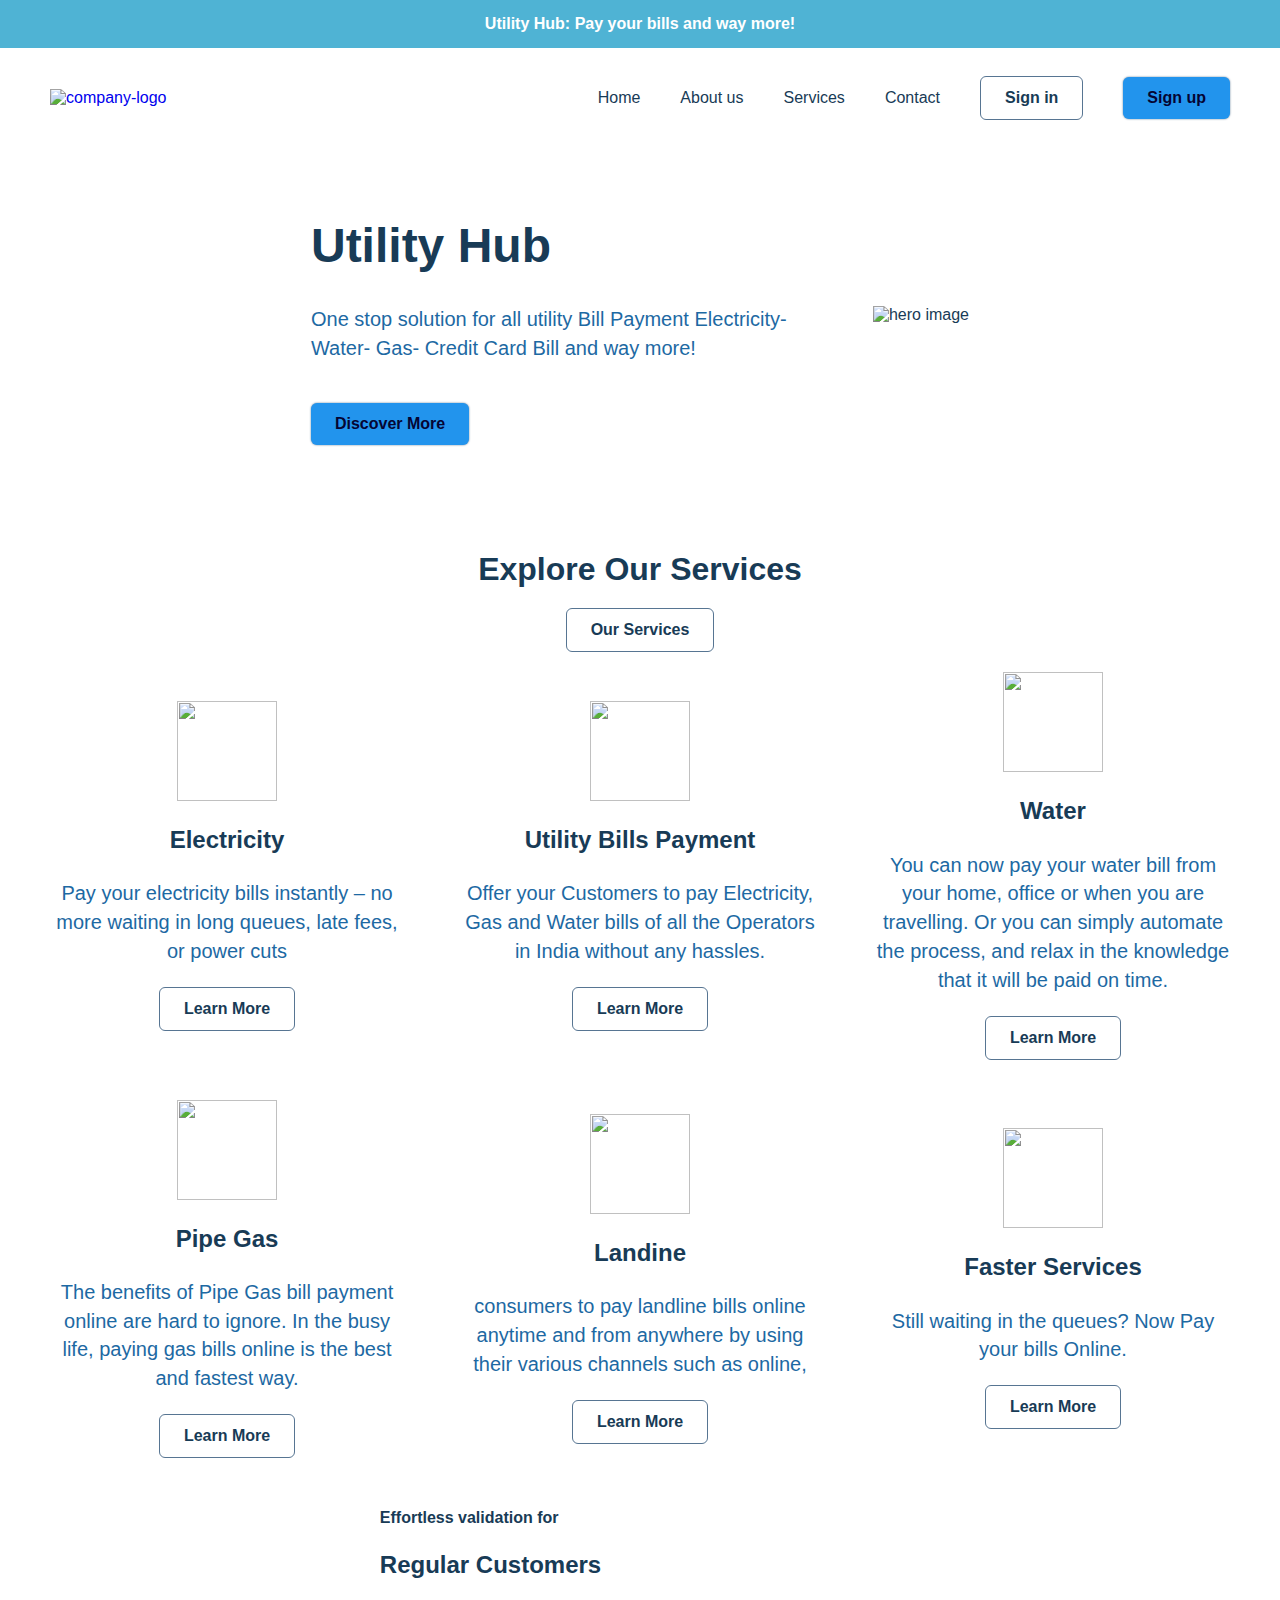
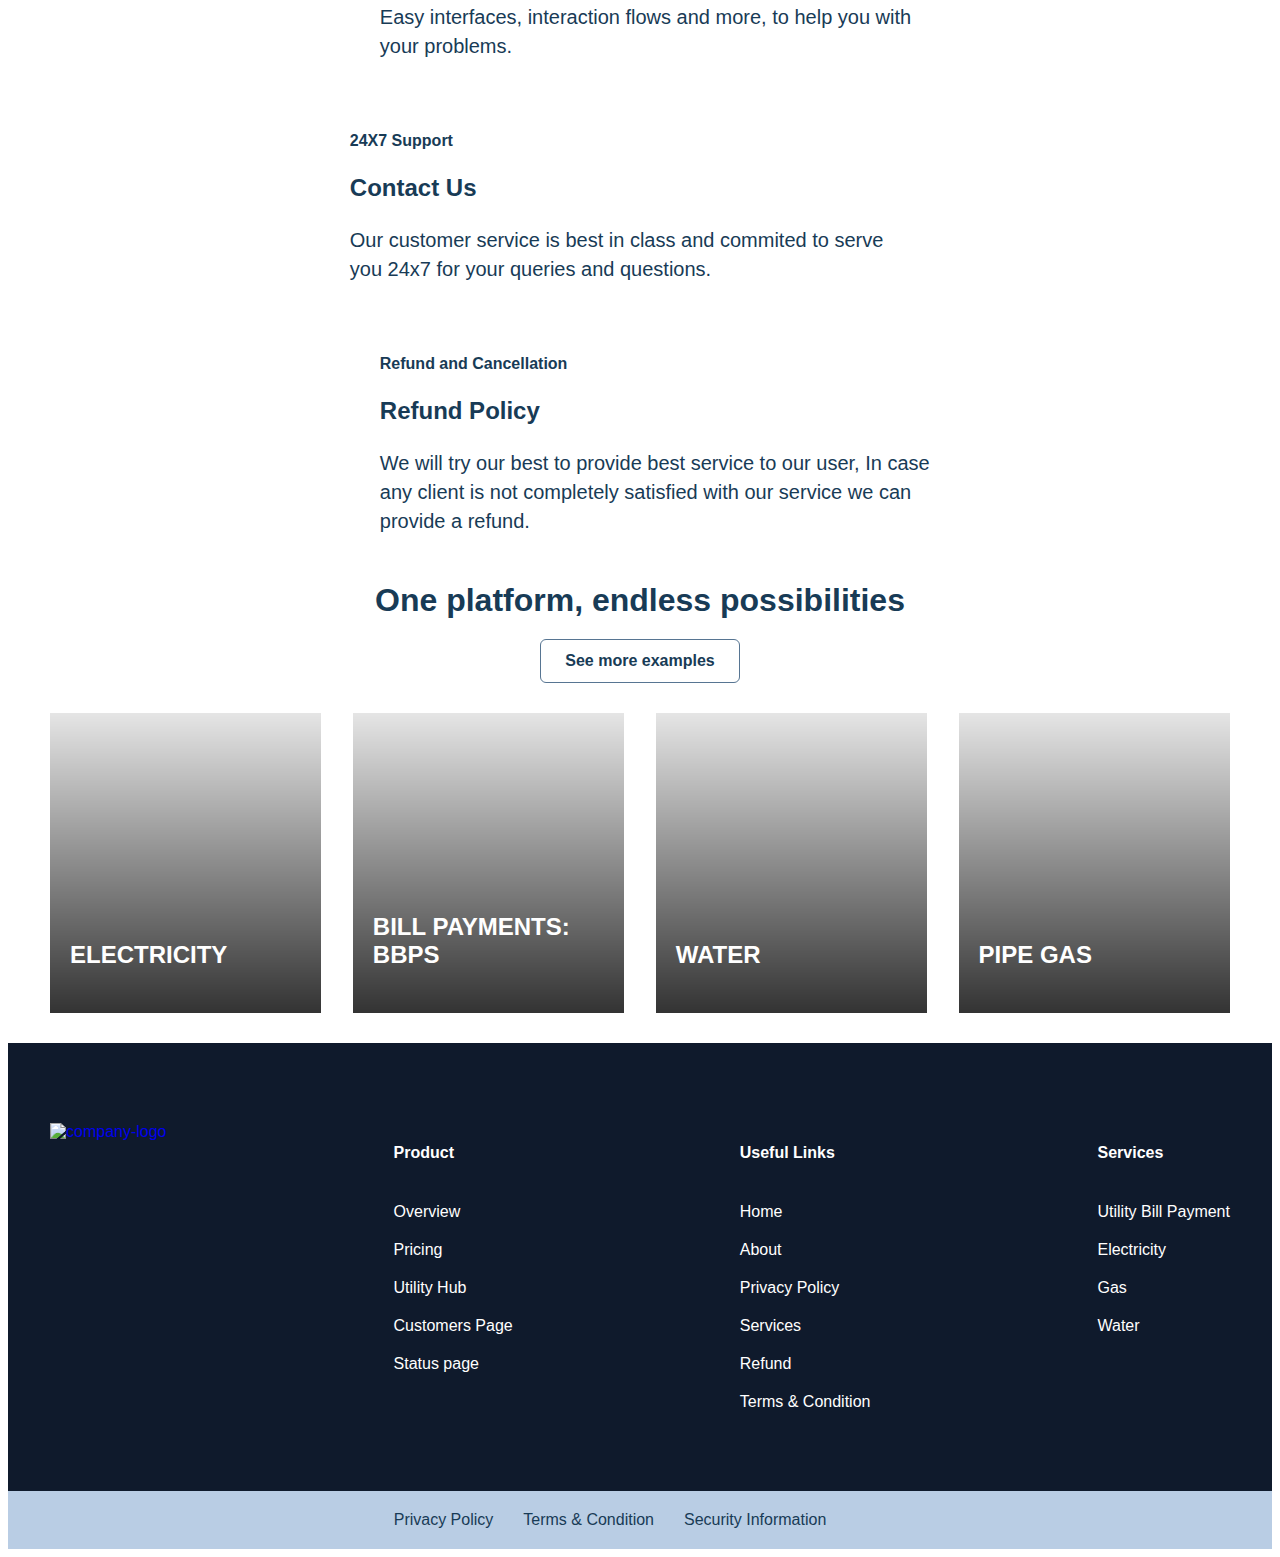
==== HTML + CSS/task1/home.html @ 0b321e03 "moved" ====
<!DOCTYPE html>
<html lang="en">
<head>
    <meta charset="UTF-8">
    <meta name="viewport" content="width=device-width, initial-scale=1.0">
    <title>LandingPage-CODSOFT</title>
    <link rel="stylesheet" href="home.css">
</head>
<body>
    <!-- top banner -->

    <div class="top-banner">
        <div class="container">
            <div class="small-bold-text banner-text"> Utility Hub: Pay your bills and way more!</div>
        </div>
    </div>

    <!-- nav bar -->
    <nav>
        <div class="container main-nav flex">
            <a href="#" class="company-logo">
                <img src="./logo.png" alt="company-logo">
            </a>
            <div class="nav-links">
                <ul class="flex">
                    <li><a href="home.html" class="hover-link">Home</a></li>
                    <li><a href="#" class="hover-link">About us</a></li>
                    <li><a href="#" class="hover-link">Services</a></li>
                    <li><a href="#" class="hover-link">Contact</a></li>
                    <li><a href="#" class="hover-link secondary-button">Sign in</a></li>
                    <li><a href="#" class="hover-link primary-button">Sign up</a></li>
                </ul>
            </div>
        </div>
    </nav>


    <!-- header section -->
    <header>
        <div class="container header-section flex">
            <div class="header-left">
                <h1>Utility Hub</h1>
                <p>One stop solution for all utility Bill Payment Electricity- Water- Gas- Credit Card Bill and way more!</p>
                <a href="#" class="primary-button get-started-btn"><Strong>Discover More</Strong></a>
            </div>
            <div class="header-right">
                <img src="https://utilityhub.app/siteadmin/img/home-4/hero-4.png" alt="hero image">
            </div>
        </div>
    </header>

    <!-- companies section -->

    


    <!-- features section -->
    <section class="features-section">
        <div class="container">
            <div class="features-header">
                <h2 class="features-heading-text">Explore Our Services</h2>
                <a href="#" class="secondary-button">Our Services <i class="fa-solid fa-right-long"></i></a>
            </div>
                <div class="features-area flex">
                    <div class="features-card flex">
                        <img src="https://utilityhub.app/siteadmin/img/home-4/optimization.png" alt="">
                        <h3>Electricity</h3>
                        <p>Pay your electricity bills instantly – no more waiting in long queues, late fees, or power cuts</p>
                        <a href="#" class="secondary-button">Learn More <i class="fa-solid fa-right-long"></i></a>
                    </div>
                    <div class="features-card flex">
                        <img src="https://utilityhub.app/siteadmin/img/home-4/affiliate.png" alt="">
                        <h3>Utility Bills Payment</h3>
                        <p>Offer your Customers to pay Electricity, Gas and Water bills of all the Operators in India without any hassles.</p>
                        <a href="#" class="secondary-button">Learn More <i class="fa-solid fa-right-long"></i></a>
                    </div>
                    <div class="features-card flex">
                        <img src="https://utilityhub.app/siteadmin/img/home-4/developments.png" alt="">
                        <h3>Water</h3>
                        <p>You can now pay your water bill from your home, office or when you are travelling. Or you can simply automate the process, and relax in the knowledge that it will be paid on time.</p>
                        <a href="#" class="secondary-button">Learn More <i class="fa-solid fa-right-long"></i></a>
                    </div>
                    <div class="features-card flex">
                        <img src="https://utilityhub.app/siteadmin/img/home-4/app-develo.png" alt="">
                        <h3>Pipe Gas</h3>
                        <p>The benefits of Pipe Gas bill payment online are hard to ignore. In the busy life, paying gas bills online is the best and fastest way.</p>
                        <a href="#" class="secondary-button">Learn More <i class="fa-solid fa-right-long"></i></a>
                    </div>
                    <div class="features-card flex">
                        <img src="https://utilityhub.app/siteadmin/img/home-4/content-rocket.png" alt="">
                        <h3>Landine</h3>
                        <p>consumers to pay landline bills online anytime and from anywhere by using their various channels such as online,</p>
                        <a href="#" class="secondary-button">Learn More <i class="fa-solid fa-right-long"></i></a>
                    </div>
                    <div class="features-card flex">
                        <img src="./3448537.png" alt="">
                        <h3>Faster Services</h3>
                        <p>Still waiting in the queues? Now Pay your bills Online. </p>
                        <a href="#" class="secondary-button">Learn More <i class="fa-solid fa-right-long"></i></a>
                    </div>
                </div>
        </div>
    </section>


    <!-- bid features section -->
    <section class="big-features-section">
        <div class="container big-feature-container flex">
            <div class="feature-img">
                <img src="./interface.jpg" alt="">
            </div>
            <div class="feature-desc">
                <h4>Effortless validation for</h4>
                <h3>Regular Customers</h3>
                <p>Easy interfaces, interaction flows and more, to help you with your problems.</p>
            </div>
        </div>
    </section>
    <section class="big-features-section">
        <div class="container big-feature-container flex">
            <div class="feature-desc">
                <h4>24X7 Support</h4>
                <h3>Contact Us</h3>
                <p>Our customer service is best in class and commited to serve you 24x7 for your queries and questions.</p>
            </div>
            <div class="feature-img">
                <img src="./R (1).png" alt="">
            </div>
        </div>
    </section>
    <section class="big-features-section">
        <div class="container big-feature-container flex">
            <div class="feature-img">
                <img src="./refund.webp" alt="">
            </div>
            <div class="feature-desc">
                <h4>Refund and Cancellation</h4>
                <h3>Refund Policy</h3>
                <p>We will try our best to provide best service to our user, In case any client is not completely satisfied with our service we can provide a refund. </p>
            </div>
        </div>
    </section>

    <!-- examples section -->
    <div class="container">
     <div class="features-header">
        <h2 class="features-heading-text">One platform, endless possibilities</h2>
        <a href="#" class="secondary-button">See more examples <i class="fa-solid fa-right-long"></i></a>
     </div>
     <div class="examples-area flex">
        <a class="examples-card-1">
            <h3 class="card-text">ELECTRICITY</h3>
        </a>
        <a class="examples-card-2">
            <h3 class="card-text">BILL PAYMENTS: BBPS</h3>
        </a>
        <a class="examples-card-3">
            <h3 class="card-text">WATER</h3>
        </a>
        <a class="examples-card-4">
            <h3 class="card-text">PIPE GAS</h3>
        </a>
       
       
     </div>
   </div>

    <footer>
        <div class="container flex footer-container">
            <a href="#" class="company-logo">
                <img src="./logo.png" alt="company-logo">
            </a>
            <div class="link-column flex">
                <h4>Product</h4>
                <a href="#" class="hover-link">Overview</a>
                <a href="#" class="hover-link">Pricing</a>
                <a href="#" class="hover-link">Utility Hub</a>
                <a href="#" class="hover-link">Customers Page</a>
                <a href="#" class="hover-link">Status page</a>
            </div>
            <div class="link-column flex">
                <h4>Useful Links</h4>
                <a href="#" class="hover-link">Home</a>
                <a href="#" class="hover-link">About</a>
                <a href="#" class="hover-link">Privacy Policy</a>
                <a href="#" class="hover-link">Services</a>
                <a href="#" class="hover-link">Refund</a>
                <a href="#" class="hover-link">Terms & Condition</a>
            </div>
            <div class="link-column flex">
                <h4>Services</h4>
                <a href="#" class="hover-link">Utility Bill Payment</a>
                <a href="#" class="hover-link">Electricity</a>
                <a href="#" class="hover-link">Gas</a>
                <a href="#" class="hover-link">Water</a>
            </div>
        </div>
    </footer>
    <div class="subfooter">
        <div class="container flex subfooter-container">
            <a href="#" class="hover-link">Privacy Policy</a>
            <a href="#" class="hover-link">Terms & Condition</a>
            <a href="#" class="hover-link">Security Information</a>
            <a href="#" class="hover-link"><i class="fa-brands fa-facebook"></i></a>
            <a href="#" class="hover-link"><i class="fa-brands fa-twitter"></i></a>
        </div>
    </div>
    <script src="https://kit.fontawesome.com/5d75eba324.js" crossorigin="anonymous"></script>
</body>
</html>
---- HTML + CSS/task1/home.css ----
@import url('https://fonts.googleapis.com/css2?family=Poppins:wght@400;500&family=Roboto:wght@400;700&display=swap')

*{
    margin: 0;
    padding: 0;
    box-sizing: border-box;
}

:root{
    --primary-text-color: #183b56;
    --secondary-text-color: #577592;
    --accent-color:#2294ed;
    --accent-color-dark:#1d69a3;
    --padding-inline-section: 20px;

}

body{
    font-family: 'Poppins' , sans-serif;
    color: var(--primary-text-color);
}

h1{
    font-size: 3rem;
}

h2{
    font-size: 2rem;
}

h3{
    font-size: 1.5rem;
}

p{
    font-family: 'Roboto', sans-serif;
    font-size: 1.25rem;
    color: var(--accent-color-dark);
    line-height: 1.8rem;
}

a{
    text-decoration: none;
    display: inline-block;
}

ul{
    list-style: none;
}


/* utility classes */
.small-bold-text{
    font-size: 1rem;
    font-weight: 700;
}

.container{
    max-width: 1180px;
    margin-inline: auto;
    padding-inline: var(--padding-inline-section);
    
}

.flex{
    display: flex;
    align-items: center;
}

.hover-link{
    text-decoration: none;
    color: var(--primary-text-color);
}

.hover-link:hover{
    color: var(--accent-color);
}

.primary-button{
    background-color: var(--accent-color);
    border-radius: 6px;
    font-weight: 700;
    color: rgb(5, 5, 51) !important;
    padding: 12px 24px;
    box-shadow: 0 0 2px var(--secondary-text-color);
    transition: 0.2s ease-in-out;
}

.primary-button:hover{
    background: transparent;
    color: var(--primary-text-color);
    border: 1px solid var(--secondary-text-color);
}

.secondary-button{
    border: 0.5px solid var(--secondary-text-color);
    border-radius: 6px;
    font-weight: 700;
    color: var(--primary-text-color) !important;
    padding: 12px 24px;
    transition: 0.2s ease-in-out;
}

.secondary-button:hover{
    color: var(--accent-color) !important;
}

/* top banner */
.top-banner {
    
    background-size: 300px;
    background-color: #4fb3d4;
    margin: -8px;
}

.banner-text{
    color: white;
    padding: 15px 30px;
    text-align: center;
}

.main-nav{
    margin-top: 20px;
    justify-content: space-between;
}

.company-logo img{
    width: 300px;
}

.nav-links{
    flex-basis: 730px;
}

.nav-links ul{
    justify-content: end;
    gap: 40px;
}



/* header section */
header{
    padding: 50px var(--padding-inline-section) 0;
    
}

.header-section{
    justify-content: center;
    gap: 50px;
}

.header-left{
    max-width: 40vw;
}

.header-right h1{
    margin-top: 20px;
}

.get-started-btn{
    margin-top: 20px;
}

.header-right img{
    width: 600px;
}

/* companies section */

.companies-header{
    text-align: center;
    margin-block: 30px;
    color: var(--primary-text-color);
}

.logos{
    justify-content: space-between;
    flex-wrap: wrap;
}

.logo{
    height: 46px;
}

/* features section */

.features-section{
    padding: 80px var(--padding-inline-section) 0;
    background-image: url(./R.png);
    background-repeat: no-repeat;
    background-position: center;
}

.features-header{
    text-align: center;
}

.features-heading-text{
    margin-bottom: 20px;
}

.features-area {
    flex-wrap: wrap;
    justify-content: space-between;
    gap: 40px;
    margin-top: 20px;
}


.features-card{
    flex-direction: column;
    gap: 1px;
    max-width: 30%;
    text-align: center;
}

.features-card img{
    width: 100px;
    height: 100px;
}
.features-card p{
    margin-top: 0.2px;
}

/* big-features-section */

.big-features-section{
    padding: 30px var(--padding-inline-section) 0;
}

.big-feature-container{
    justify-content: center;
    gap: 30px;
}

.feature-desc{
    flex-direction: column;
    align-items: flex-start;
    
}

.feature-desc p{
    width: 43vw;
    color: var(--primary-text-color) !important;
}

.feature-img img{
    width: 100%;
}

/* examples section */

.examples-area{
    justify-content: space-between;
    margin-block:30px ;
}

.examples-card-1{
    width: 23%;
    min-height: 300px;
    position: relative;
    background: black;
    background: linear-gradient(rgb(0,0,0,0.1), rgb(0,0,0,0.8)), url(./light-bulb-icon-vector.jpg);
    background-size: cover;
    transition: 0.2s ease-in-out;
}
.examples-card-2{
    width: 23%;
    min-height: 300px;
    position: relative;
    background: black;
    background: linear-gradient(rgb(0,0,0,0.1), rgb(0,0,0,0.8)), url(./bbps.png);
    background-size: cover;
    transition: 0.2s ease-in-out;
}
.examples-card-3{
    width: 23%;
    min-height: 300px;
    position: relative;
    background: black;
    background: linear-gradient(rgb(0,0,0,0.1), rgb(0,0,0,0.8)), url(./water.jpeg);
    background-size: cover;
    transition: 0.2s ease-in-out;
}
.examples-card-4{
    width: 23%;
    min-height: 300px;
    position: relative;
    background: black;
    background: linear-gradient(rgb(0,0,0,0.1), rgb(0,0,0,0.8)), url(./pipe\ gas.jpg);
    background-size: cover;
    transition: 0.2s ease-in-out;
}


.examples-card-1:hover{
    box-shadow: 0 0 10px #343337;
}
.examples-card-2:hover{
    box-shadow: 0 0 10px #343337;
}
.examples-card-3:hover{
    box-shadow: 0 0 10px #343337;
}
.examples-card-4:hover{
    box-shadow: 0 0 10px #343337;
}

.card-text{
    position: absolute;
    bottom: 20px;
    left: 20px;
    right: 20px;
    color: white;
}

/* footer section */

footer{
    
    padding-block: 80px;
    background-color: #0f1a2c;
}

.link-column{
    flex-direction: column;
    align-items: flex-start;
    gap: 20px;
}

.link-column .hover-link{
    color: white;
}

.footer-container{
    color: white !important;
    align-items: flex-start;
    justify-content: space-between;
}

/* sub footer */

.subfooter{
    background-color: #b9cde4;
    padding: var(--padding-inline-section);
}

.subfooter-container{
    justify-content: center;
    gap: 30px;
}
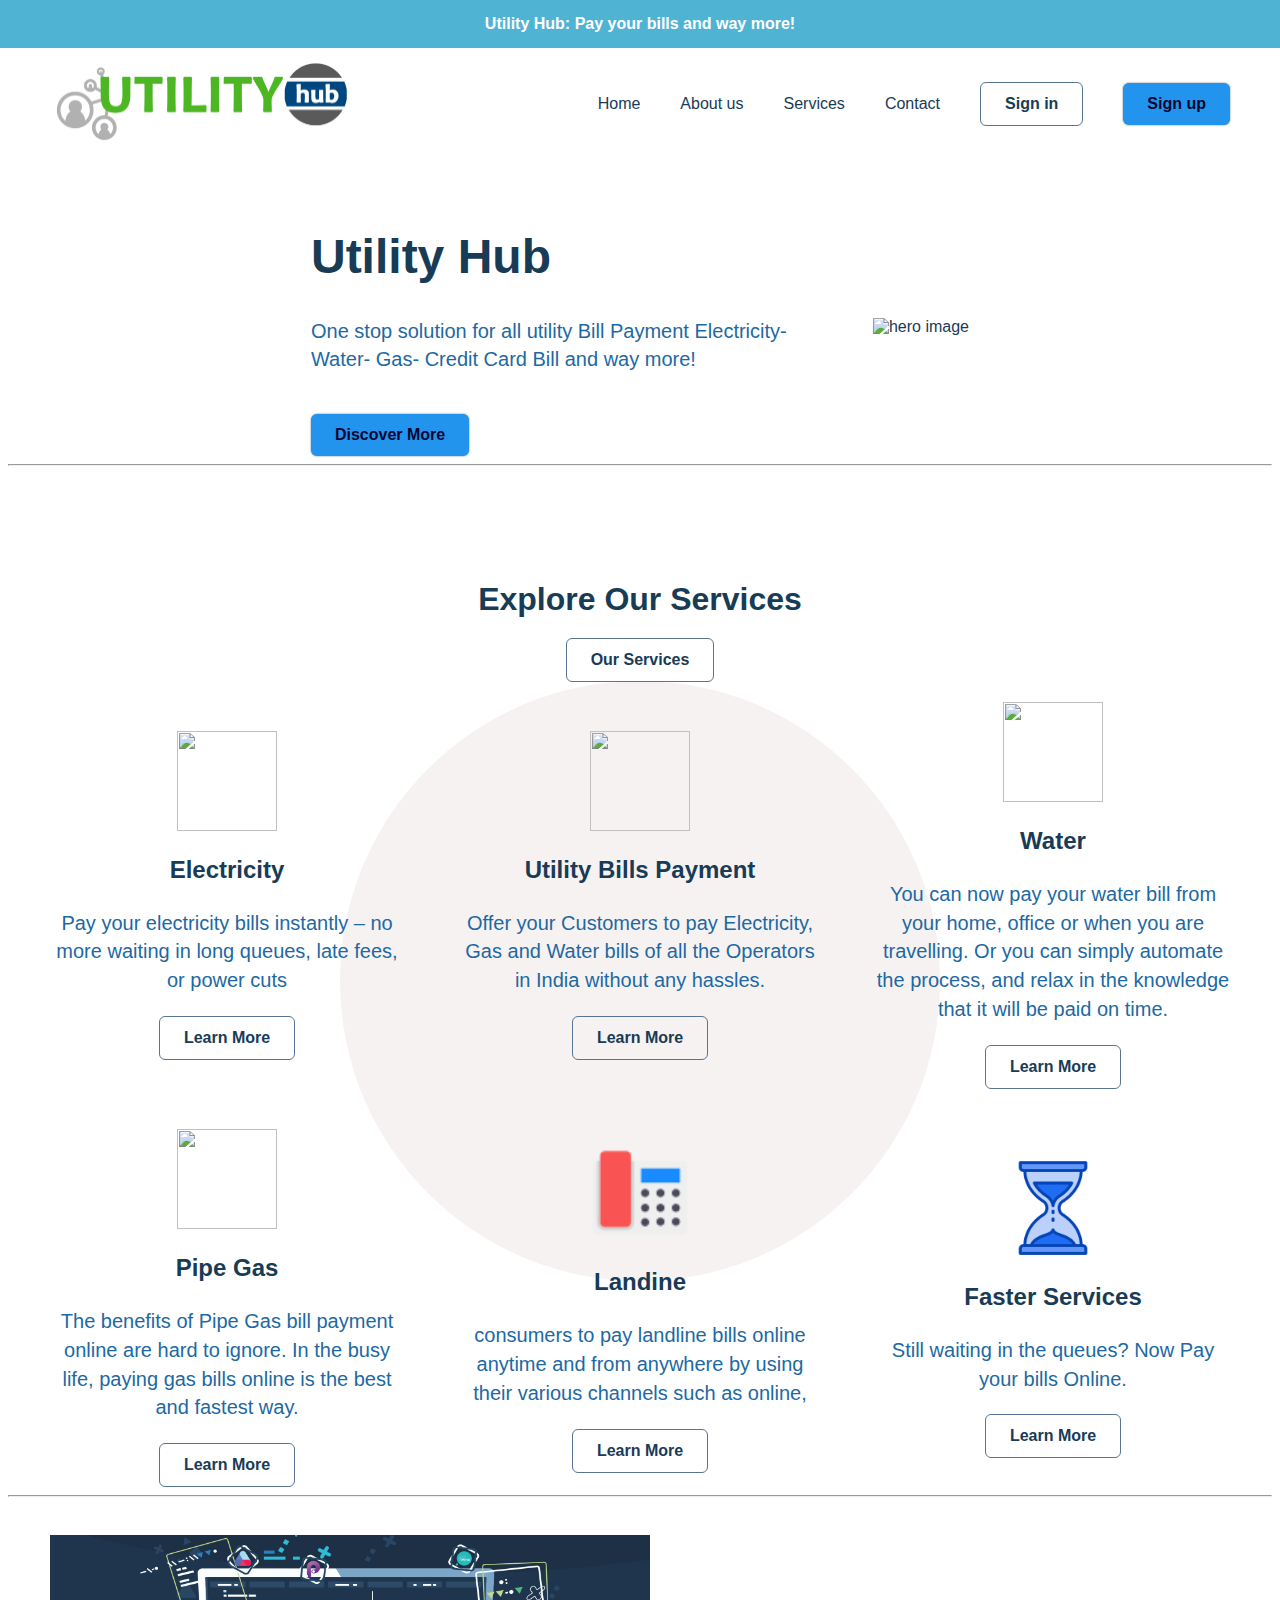
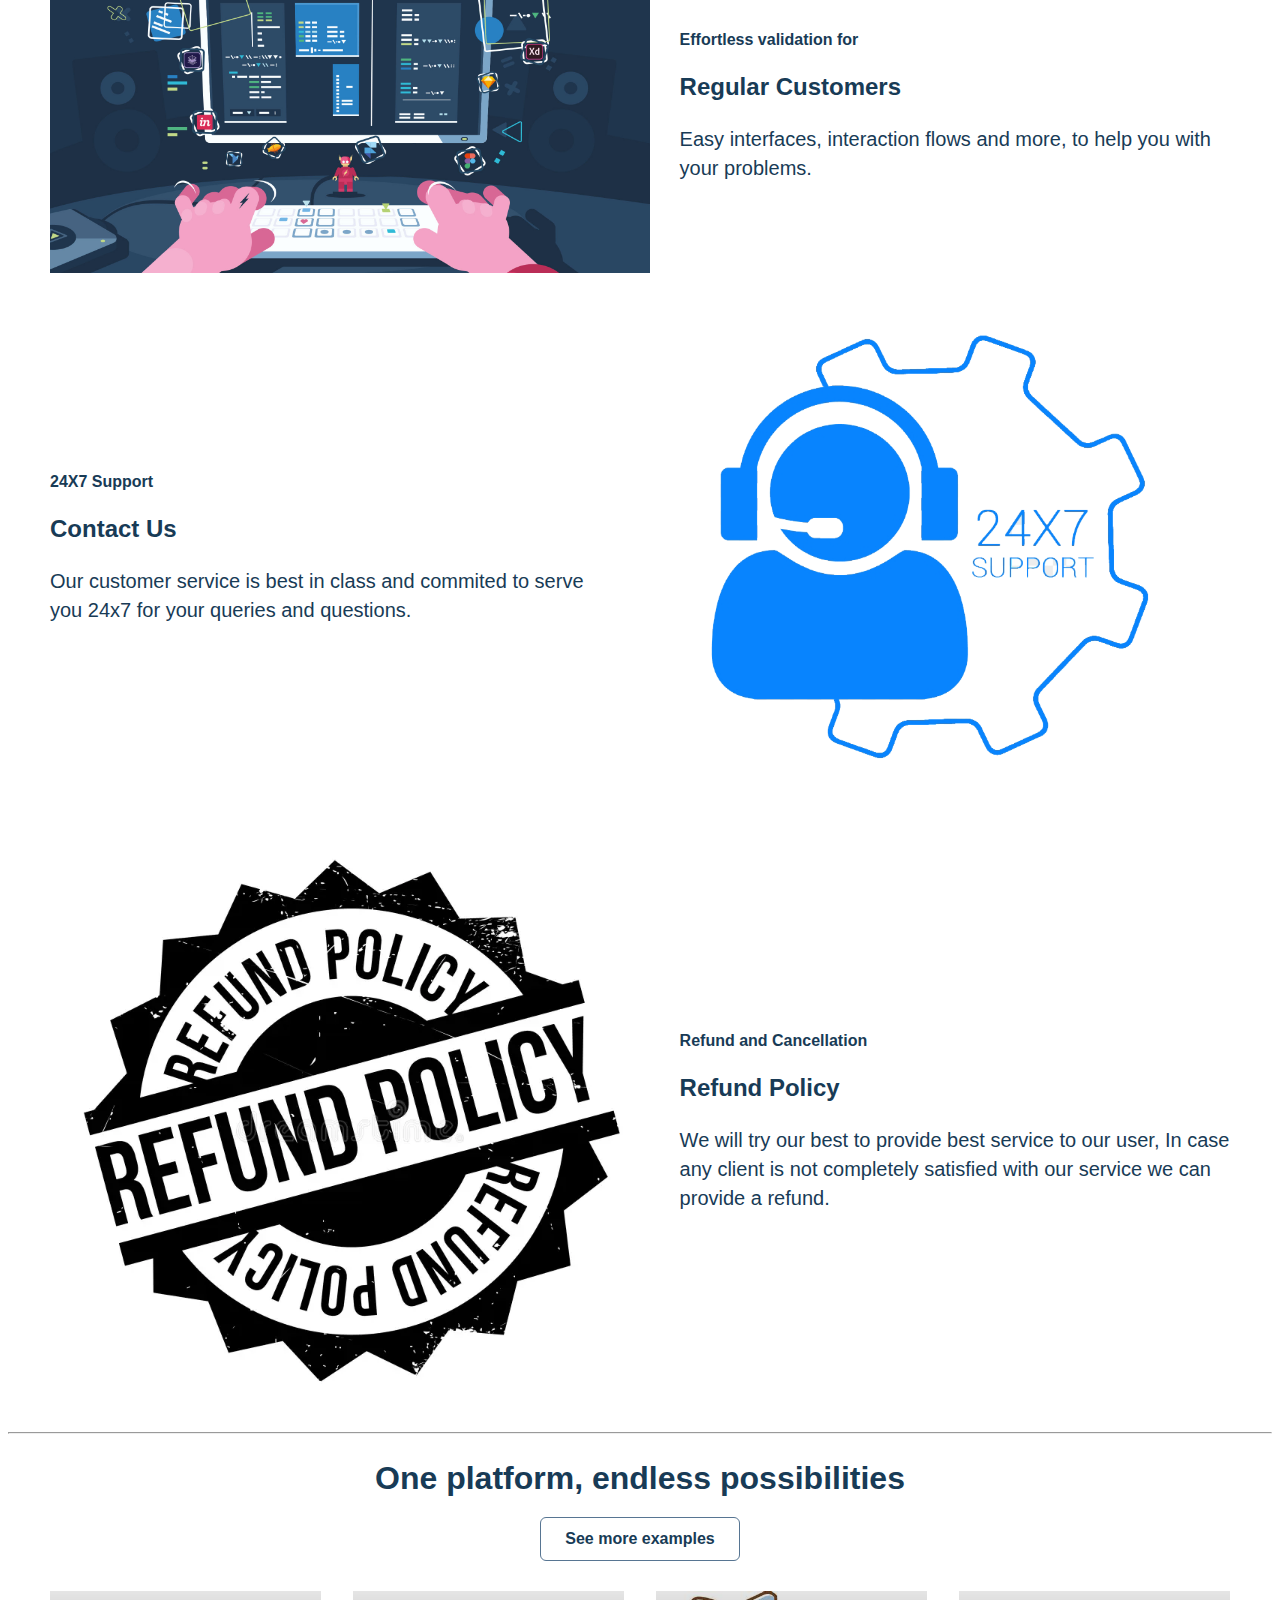
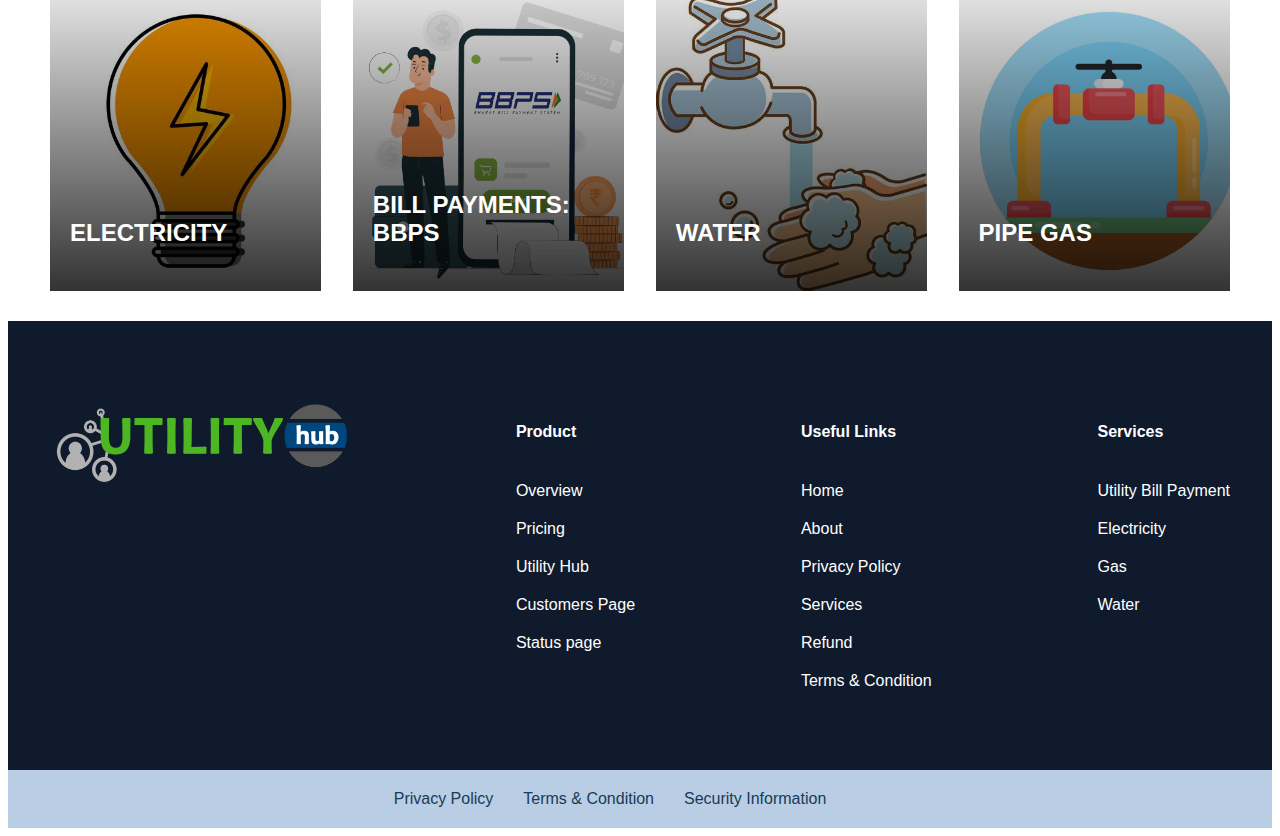
==== commit 05f19cd0: "modify" ====
--- a/HTML + CSS/task1/home.html
+++ b/HTML + CSS/task1/home.html
@@ -23,10 +23,10 @@
             </a>
             <div class="nav-links">
                 <ul class="flex">
-                    <li><a href="home.html" class="hover-link">Home</a></li>
-                    <li><a href="#" class="hover-link">About us</a></li>
-                    <li><a href="#" class="hover-link">Services</a></li>
-                    <li><a href="#" class="hover-link">Contact</a></li>
+                    <li><a href="#home" class="hover-link">Home</a></li>
+                    <li><a href="#about-us" class="hover-link">About us</a></li>
+                    <li><a href="#services" class="hover-link">Services</a></li>
+                    <li><a href="#contact" class="hover-link">Contact</a></li>
                     <li><a href="#" class="hover-link secondary-button">Sign in</a></li>
                     <li><a href="#" class="hover-link primary-button">Sign up</a></li>
                 </ul>
@@ -36,7 +36,7 @@
 
 
     <!-- header section -->
-    <header>
+    <header id="home">
         <div class="container header-section flex">
             <div class="header-left">
                 <h1>Utility Hub</h1>
@@ -49,13 +49,10 @@
         </div>
     </header>
 
-    <!-- companies section -->
-
-    
-
+    <hr>
 
     <!-- features section -->
-    <section class="features-section">
+    <section class="features-section" id="services">
         <div class="container">
             <div class="features-header">
                 <h2 class="features-heading-text">Explore Our Services</h2>
@@ -87,7 +84,7 @@
                         <a href="#" class="secondary-button">Learn More <i class="fa-solid fa-right-long"></i></a>
                     </div>
                     <div class="features-card flex">
-                        <img src="https://utilityhub.app/siteadmin/img/home-4/content-rocket.png" alt="">
+                        <img src="./icons8-landline-66.png" alt="">
                         <h3>Landine</h3>
                         <p>consumers to pay landline bills online anytime and from anywhere by using their various channels such as online,</p>
                         <a href="#" class="secondary-button">Learn More <i class="fa-solid fa-right-long"></i></a>
@@ -103,8 +100,9 @@
     </section>
 
 
-    <!-- bid features section -->
-    <section class="big-features-section">
+    <hr>
+    <!-- big features section -->
+    <section class="big-features-section" id="about-us">
         <div class="container big-feature-container flex">
             <div class="feature-img">
                 <img src="./interface.jpg" alt="">
@@ -141,6 +139,8 @@
         </div>
     </section>
 
+
+    <hr>
     <!-- examples section -->
     <div class="container">
      <div class="features-header">
@@ -165,8 +165,10 @@
      </div>
    </div>
 
+
+   <!-- footer section -->
     <footer>
-        <div class="container flex footer-container">
+        <div class="container flex footer-container" id="contact">
             <a href="#" class="company-logo">
                 <img src="./logo.png" alt="company-logo">
             </a>
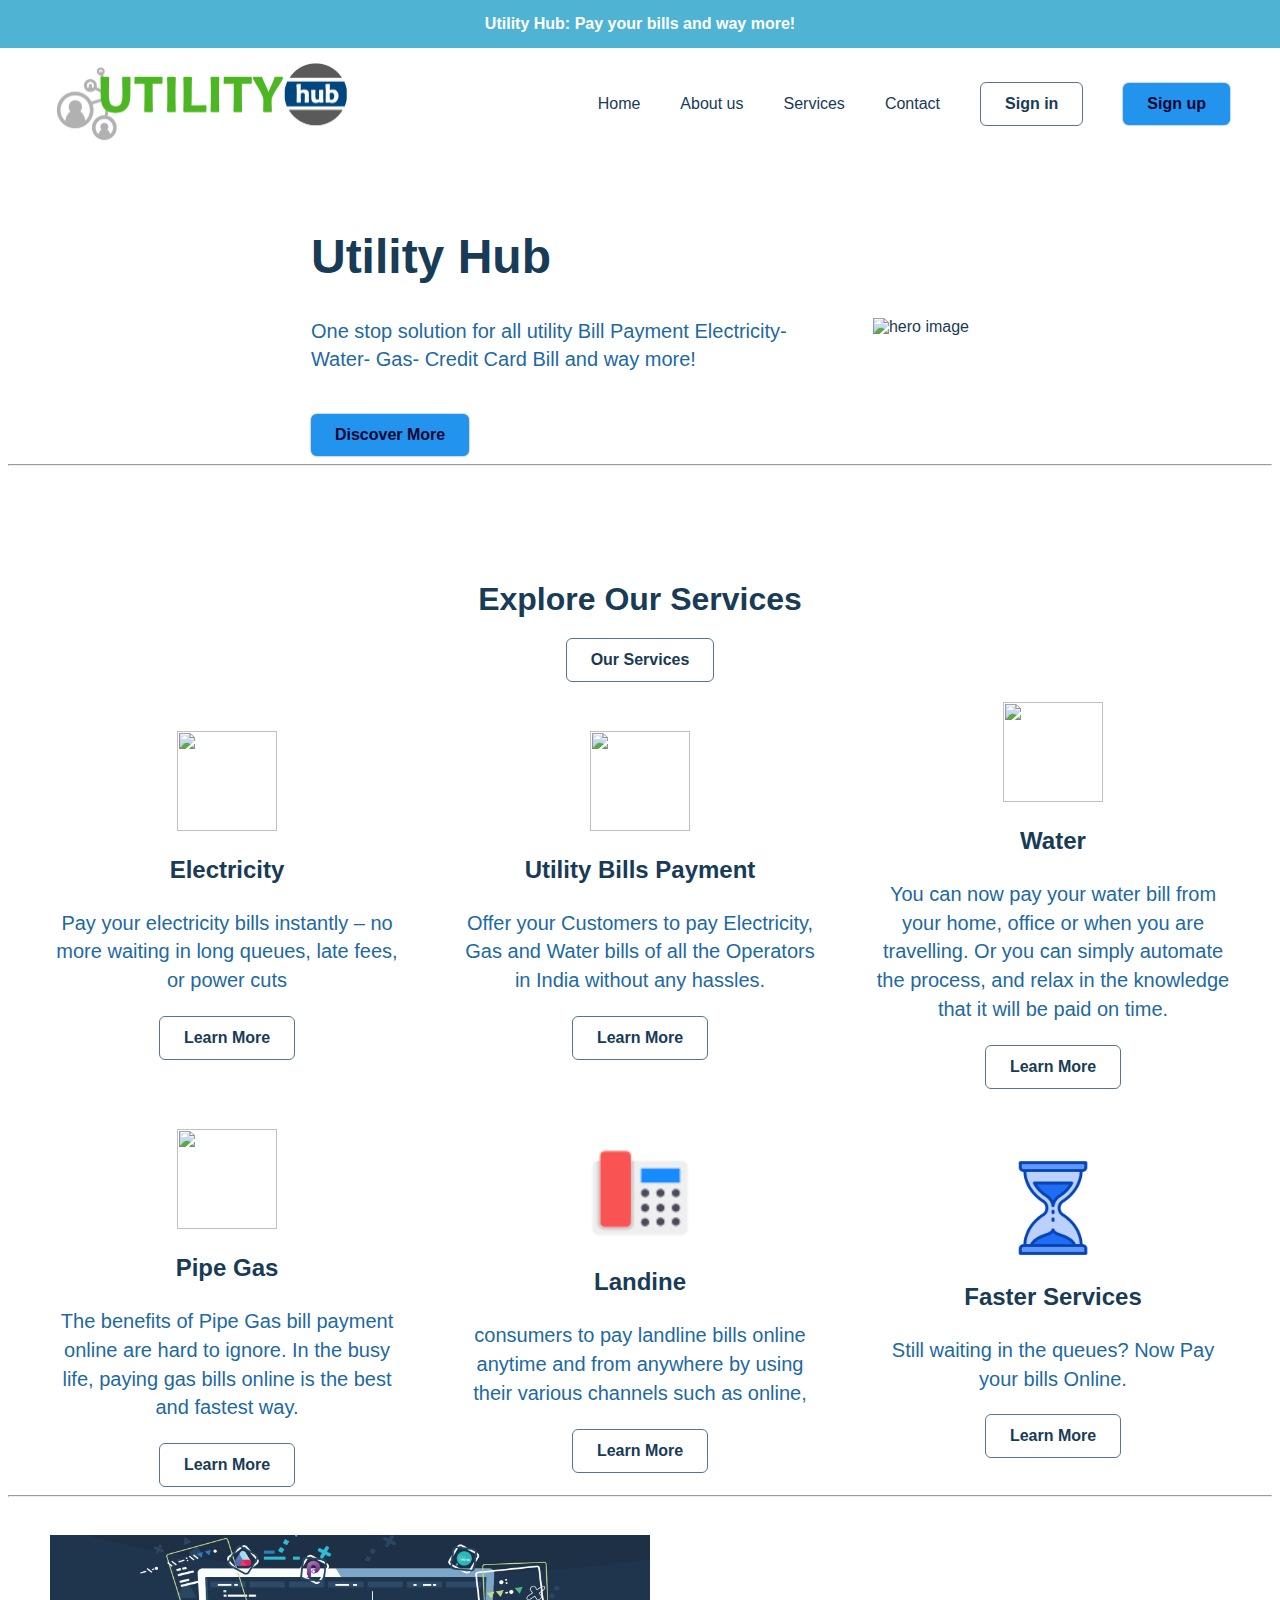
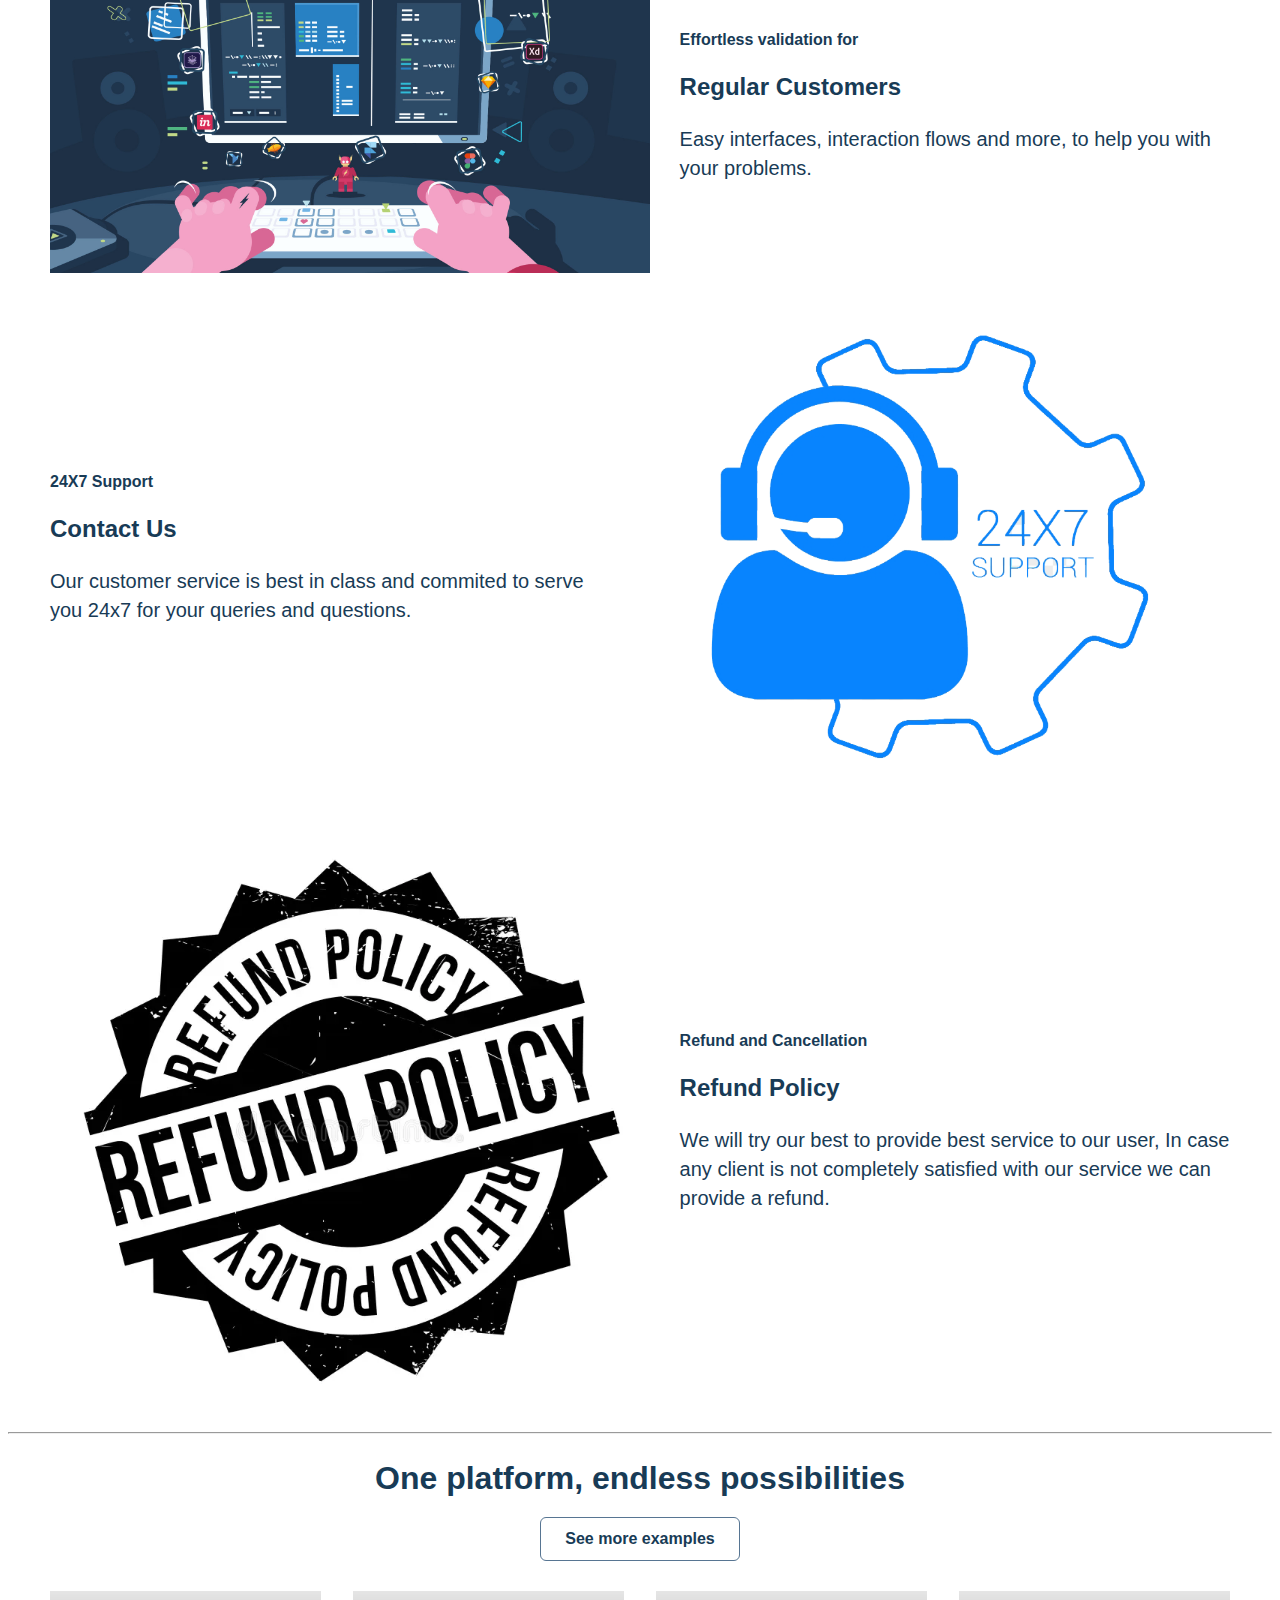
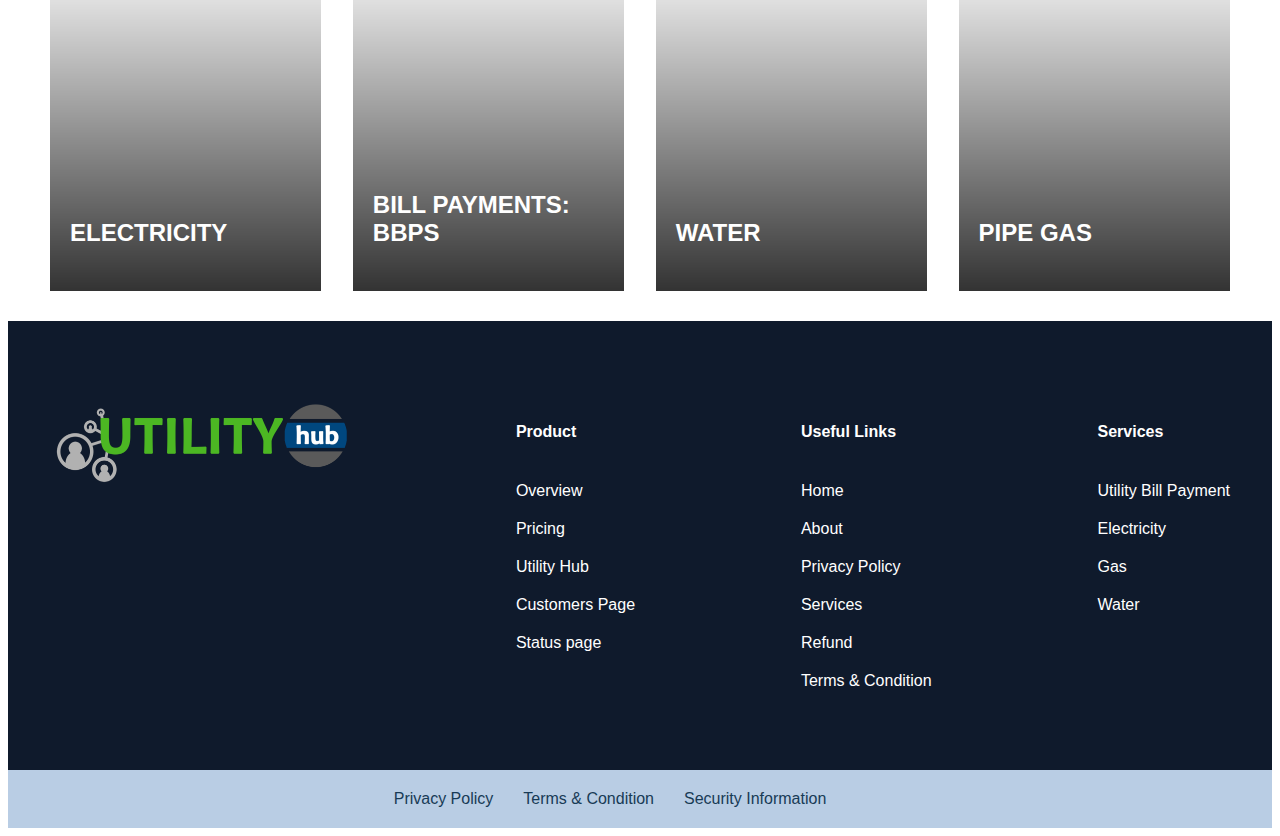
==== commit 9fc56db7: "images" ====
--- a/HTML + CSS/task1/home.html
+++ b/HTML + CSS/task1/home.html
@@ -19,7 +19,7 @@
     <nav>
         <div class="container main-nav flex">
             <a href="#" class="company-logo">
-                <img src="./logo.png" alt="company-logo">
+                <img src="images/logo.png" alt="company-logo">
             </a>
             <div class="nav-links">
                 <ul class="flex">
@@ -84,13 +84,13 @@
                         <a href="#" class="secondary-button">Learn More <i class="fa-solid fa-right-long"></i></a>
                     </div>
                     <div class="features-card flex">
-                        <img src="./icons8-landline-66.png" alt="">
+                        <img src="images/icons8-landline-66.png" alt="">
                         <h3>Landine</h3>
                         <p>consumers to pay landline bills online anytime and from anywhere by using their various channels such as online,</p>
                         <a href="#" class="secondary-button">Learn More <i class="fa-solid fa-right-long"></i></a>
                     </div>
                     <div class="features-card flex">
-                        <img src="./3448537.png" alt="">
+                        <img src="images/3448537.png" alt="">
                         <h3>Faster Services</h3>
                         <p>Still waiting in the queues? Now Pay your bills Online. </p>
                         <a href="#" class="secondary-button">Learn More <i class="fa-solid fa-right-long"></i></a>
@@ -105,7 +105,7 @@
     <section class="big-features-section" id="about-us">
         <div class="container big-feature-container flex">
             <div class="feature-img">
-                <img src="./interface.jpg" alt="">
+                <img src="images/interface.jpg" alt="">
             </div>
             <div class="feature-desc">
                 <h4>Effortless validation for</h4>
@@ -122,14 +122,14 @@
                 <p>Our customer service is best in class and commited to serve you 24x7 for your queries and questions.</p>
             </div>
             <div class="feature-img">
-                <img src="./R (1).png" alt="">
+                <img src="images/R (1).png" alt="">
             </div>
         </div>
     </section>
     <section class="big-features-section">
         <div class="container big-feature-container flex">
             <div class="feature-img">
-                <img src="./refund.webp" alt="">
+                <img src="images/refund.webp" alt="">
             </div>
             <div class="feature-desc">
                 <h4>Refund and Cancellation</h4>
@@ -170,7 +170,7 @@
     <footer>
         <div class="container flex footer-container" id="contact">
             <a href="#" class="company-logo">
-                <img src="./logo.png" alt="company-logo">
+                <img src="images/logo.png" alt="company-logo">
             </a>
             <div class="link-column flex">
                 <h4>Product</h4>
